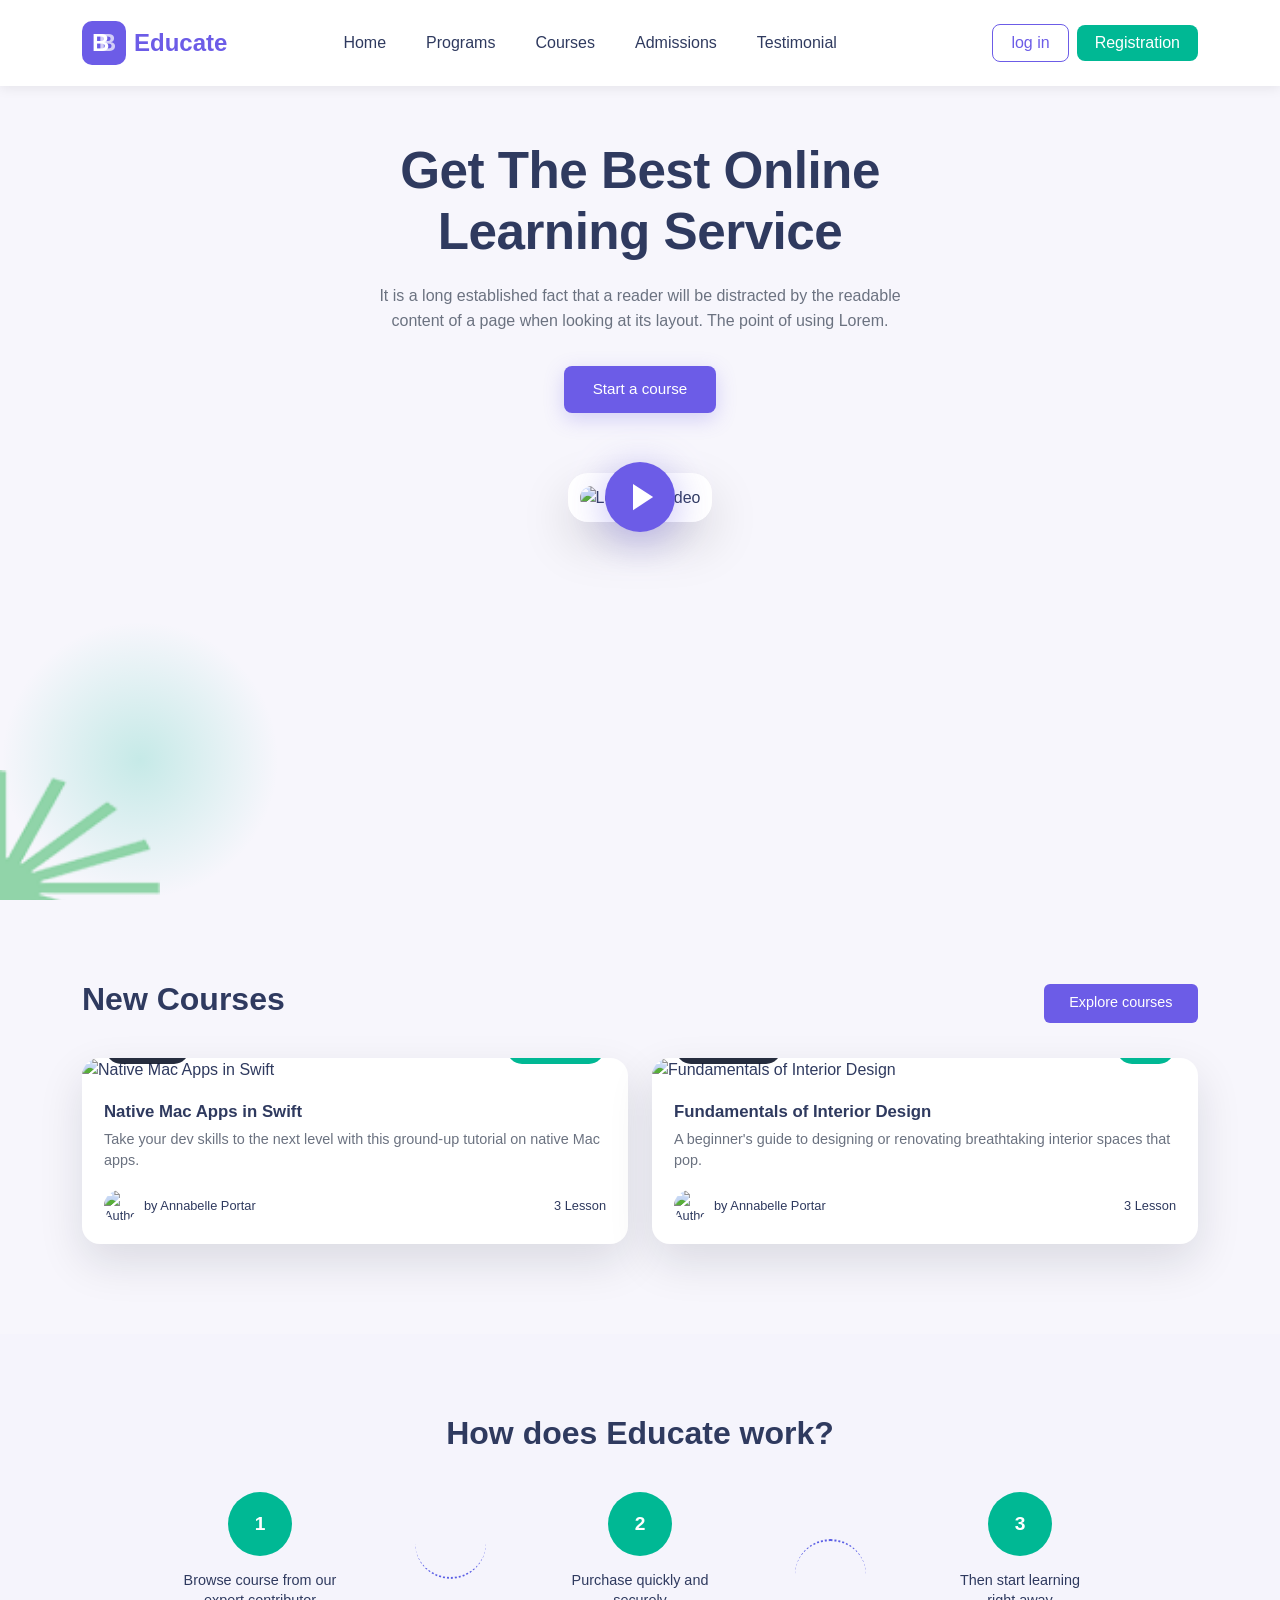
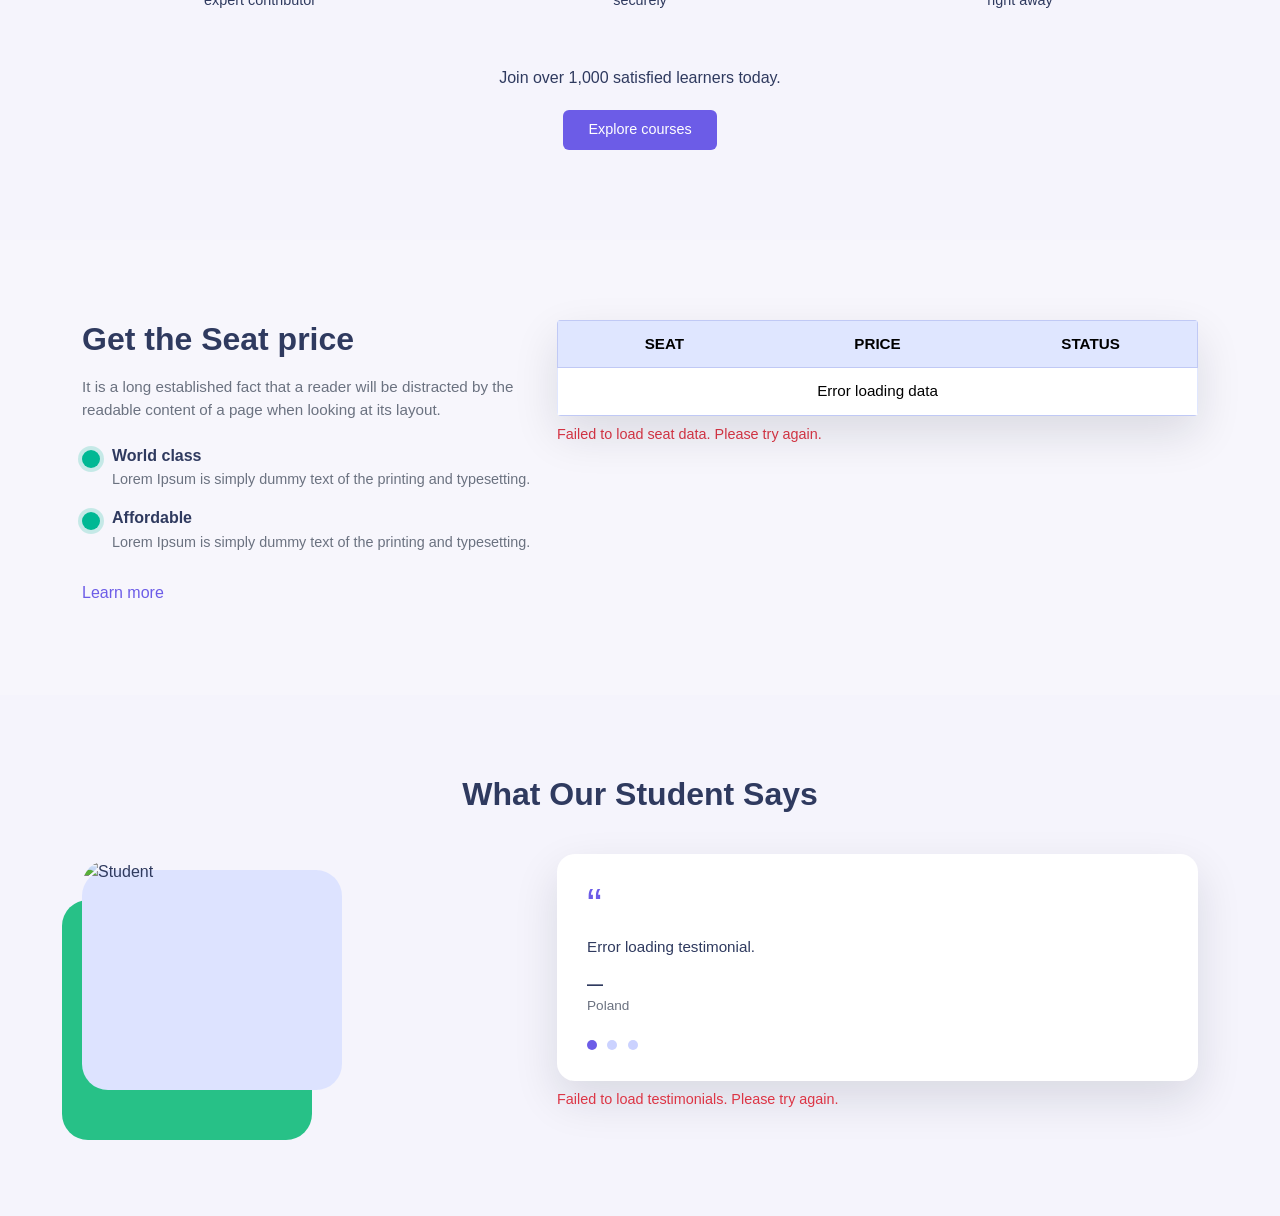
==== index.html @ 2dca3960 "Initial commit" ====
<!DOCTYPE html>
<html lang="en">
<head>
    <meta charset="UTF-8" />
    <meta name="viewport" content="width=device-width, initial-scale=1.0" />
    <title>Educate - Online Learning Service</title>

    <!-- Bootstrap -->
    <link href="https://cdn.jsdelivr.net/npm/bootstrap@5.3.0/dist/css/bootstrap.min.css" rel="stylesheet" />

    <!-- AOS -->
    <link href="https://unpkg.com/aos@2.3.1/dist/aos.css" rel="stylesheet" />

    <!-- Custom CSS -->
    <link rel="stylesheet" href="css/style.css" />
</head>
<body>

<!-- Navbar -->
<nav class="navbar navbar-expand-lg fixed-top">
  <div class="container">
    <a class="navbar-brand" href="#">
      <div class="logo-icon">
        <span class="logo-b1">B</span>
        <span class="logo-b2">B</span>
      </div>
      <span class="logo-text">Educate</span>
    </a>

    <button class="navbar-toggler" data-bs-toggle="collapse" data-bs-target="#navbarNav">
      <span class="navbar-toggler-icon"></span>
    </button>

    <div class="collapse navbar-collapse" id="navbarNav">
      <ul class="navbar-nav main-menu align-items-center">
        <li class="nav-item"><a class="nav-link" href="#home">Home</a></li>
        <li class="nav-item"><a class="nav-link" href="#programs">Programs</a></li>
        <li class="nav-item"><a class="nav-link" href="#courses">Courses</a></li>
        <li class="nav-item"><a class="nav-link" href="#admissions">Admissions</a></li>
        <li class="nav-item"><a class="nav-link" href="#testimonial">Testimonial</a></li>
      </ul>

      <div class="navbar-auth d-flex align-items-center">
        <button class="btn btn-login me-2">log in</button>
        <button class="btn btn-registration">Registration</button>
      </div>
    </div>
  </div>
</nav>



<!-- Hero Section -->
<section id="home" class="hero-section">
    <div class="container text-center">
        <h1 class="hero-headline" data-aos="fade-up">
            Get The Best Online<br />Learning Service
        </h1>

        <p class="hero-subheadline" data-aos="fade-up" data-aos-delay="100">
            It is a long established fact that a reader will be distracted by the
            readable content of a page when looking at its layout. The point of using Lorem.
        </p>

        <button class="btn btn-cta" data-aos="fade-up" data-aos-delay="200">
            Start a course
        </button>

        <!-- Video -->
        <div class="video-container" data-aos="fade-up" data-aos-delay="300">
            <div class="video-wrapper">
                <img
                    src="https://images.unsplash.com/photo-1588072432836-e10032774350"
                    alt="Learning video"
                    class="video-preview"
                />
                <button class="play-button" data-bs-toggle="modal" data-bs-target="#videoModal">
                    <svg width="70" height="70" viewBox="0 0 80 80">
                        <circle cx="40" cy="40" r="40" fill="#6C5CE7" />
                        <path d="M32 25L32 55L55 40L32 25Z" fill="#fff" />
                    </svg>
                </button>
            </div>
        </div>
    </div>

    <!-- Decorative elements -->
    <div class="decorative-element"></div>

    <!-- Sunrise / Leaves -->
    <img src="./assets/E-learning.png" alt="Decorative leaves" class="hero-sunrise" />
</section>

<!-- Video Modal -->
<div class="modal fade" id="videoModal" tabindex="-1">
    <div class="modal-dialog modal-dialog-centered modal-lg">
        <div class="modal-content">
            <div class="modal-header">
                <button class="btn-close" data-bs-dismiss="modal"></button>
            </div>
            <div class="modal-body">
                <div class="ratio ratio-16x9">
                    <iframe
                      id="youtubeVideo"
                      src=""
                      allow="autoplay; encrypted-media; "
                      allowfullscreen>
                    </iframe>
                </div>
            </div>
        </div>
    </div>
</div>
<!-- New Courses Section -->
<section id="programs" class="courses-section">
    <div class="container">
  
      <!-- Heading + Button -->
      <div class="courses-header">
        <h2 class="section-title" data-aos="fade-up">New Courses</h2>
        <button class="btn btn-explore" data-aos="fade-up" data-aos-delay="100">
          Explore courses
        </button>
      </div>
  
      <!-- Cards row -->
      <div class="row g-4">
        <!-- Card 1 -->
        <div class="col-md-6" data-aos="fade-up" data-aos-delay="0">
          <article class="course-card">
            <div class="course-image-wrapper">
              <img
                src="https://images.pexels.com/photos/1181675/pexels-photo-1181675.jpeg"
                alt="Native Mac Apps in Swift"
                class="course-image"
              />
              <div class="course-tags">
                <span class="badge-pill badge-dark">Software</span>
                <span class="badge-pill badge-green">$79.00 USD</span>
              </div>
            </div>
  
            <div class="course-body">
              <h3 class="course-title">Native Mac Apps in Swift</h3>
              <p class="course-desc">
                Take your dev skills to the next level with this ground-up tutorial on native Mac apps.
              </p>
  
              <div class="course-meta">
                <div class="meta-author">
                  <img
                    src="https://images.pexels.com/photos/220453/pexels-photo-220453.jpeg"
                    class="author-avatar"
                    alt="Author"
                  />
                  <span class="meta-text">by Annabelle Portar</span>
                </div>
                <div class="meta-lessons">
                  <span class="meta-text">3 Lesson</span>
                </div>
              </div>
            </div>
          </article>
        </div>
  
        <!-- Card 2 -->
        <div class="col-md-6" data-aos="fade-up" data-aos-delay="100">
          <article class="course-card">
            <div class="course-image-wrapper">
              <img
                src="https://images.pexels.com/photos/8082338/pexels-photo-8082338.jpeg"
                alt="Fundamentals of Interior Design"
                class="course-image"
              />
              <div class="course-tags">
                <span class="badge-pill badge-dark">Art &amp; Design</span>
                <span class="badge-pill badge-green">Free</span>
              </div>
            </div>
  
            <div class="course-body">
              <h3 class="course-title">Fundamentals of Interior Design</h3>
              <p class="course-desc">
                A beginner's guide to designing or renovating breathtaking interior spaces that pop.
              </p>
  
              <div class="course-meta">
                <div class="meta-author">
                  <img
                    src="https://images.pexels.com/photos/220453/pexels-photo-220453.jpeg"
                    class="author-avatar"
                    alt="Author"
                  />
                  <span class="meta-text">by Annabelle Portar</span>
                </div>
                <div class="meta-lessons">
                  <span class="meta-text">3 Lesson</span>
                </div>
              </div>
            </div>
          </article>
        </div>
      </div>
  
    </div>
  </section>
  
  <!-- How it Works Section -->
<section id="courses" class="how-section">
    <div class="container text-center">
  
      <h2 class="how-title" data-aos="fade-up">
        How does Educate work?
      </h2>
  
      <div class="row justify-content-center how-steps" data-aos="fade-up" data-aos-delay="100">
        <!-- Step 1 -->
        <div class="col-md-3 col-10 mb-4 mb-md-0">
          <div class="how-step">
            <div class="step-circle">1</div>
            <p class="step-text">
              Browse course from our<br />
              expert contributor
            </p>
          </div>
        </div>
  
        <!-- Curve -->
        <div class="col-md-1 d-none d-md-flex align-items-center justify-content-center">
          <div class="step-curve"></div>
        </div>
  
        <!-- Step 2 -->
        <div class="col-md-3 col-10 mb-4 mb-md-0">
          <div class="how-step">
            <div class="step-circle">2</div>
            <p class="step-text">
              Purchase quickly and<br />
              securely
            </p>
          </div>
        </div>
  
        <!-- Curve -->
        <div class="col-md-1 d-none d-md-flex align-items-center justify-content-center">
          <div class="step-curve step-curve--up"></div>
        </div>
  
        <!-- Step 3 -->
        <div class="col-md-3 col-10">
          <div class="how-step">
            <div class="step-circle">3</div>
            <p class="step-text">
              Then start learning<br />
              right away
            </p>
          </div>
        </div>
      </div>
  
      <p class="how-subtitle" data-aos="fade-up" data-aos-delay="150">
        Join over 1,000 satisfied learners today.
      </p>
  
      <button class="btn btn-explore" data-aos="fade-up" data-aos-delay="200">
        Explore courses
      </button>
    </div>
  </section>

  

  <!-- 4th section -->

  <!-- Seat Price Section -->
<section id="admissions" class="seat-section">
    <div class="container">
      <div class="row align-items-start">
        <!-- Left content -->
        <div class="col-md-5 mb-4 mb-md-0">
          <h2 class="seat-title" data-aos="fade-up">Get the Seat price</h2>
          <p class="seat-text" data-aos="fade-up" data-aos-delay="50">
            It is a long established fact that a reader will be distracted by the
            readable content of a page when looking at its layout.
          </p>
  
          <div class="seat-feature" data-aos="fade-up" data-aos-delay="100">
            <span class="feature-dot"></span>
            <div>
              <h4 class="feature-title">World class</h4>
              <p class="feature-desc">
                Lorem Ipsum is simply dummy text of the printing and typesetting.
              </p>
            </div>
          </div>
  
          <div class="seat-feature" data-aos="fade-up" data-aos-delay="150">
            <span class="feature-dot"></span>
            <div>
              <h4 class="feature-title">Affordable</h4>
              <p class="feature-desc">
                Lorem Ipsum is simply dummy text of the printing and typesetting.
              </p>
            </div>
          </div>
  
          <a href="#" class="seat-link" data-aos="fade-up" data-aos-delay="200">
            Learn more
          </a>
        </div>
  
        <!-- Right table -->
        <div class="col-md-7">
          <div class="seat-table-wrapper" data-aos="fade-up" data-aos-delay="100">
            <table class="table seat-table mb-0">
              <thead>
                <tr>
                  <th>SEAT</th>
                  <th>PRICE</th>
                  <th>STATUS</th>
                </tr>
              </thead>
              <tbody id="seatTableBody">
                <!-- JS will inject rows here -->
              </tbody>
            </table>
          </div>
          <p id="seatError" class="seat-error text-danger mt-2 d-none">
            Failed to load seat data. Please try again.
          </p>
        </div>
      </div>
    </div>
  </section>
  
  <!-- 5th section -->

  <!-- Testimonial Section -->
<section id="testimonial" class="testimonial-section">
    <div class="container">
      <h2 class="testimonial-title text-center" data-aos="fade-up">
        What Our Student Says
      </h2>
  
      <div class="row align-items-center testimonial-row" data-aos="fade-up" data-aos-delay="100">
        <!-- Left image / shapes -->
        <div class="col-md-5 mb-4 mb-md-0 text-md-start text-center">
          <div class="testimonial-image-wrap">
            <div class="img-bg-rect"></div>
            <div class="img-bg-card"></div>
            <img
              src="https://images.pexels.com/photos/3760852/pexels-photo-3760852.jpeg"
              alt="Student"
              class="testimonial-image"
            />
          </div>
        </div>
  
        <!-- Right content (from API) -->
        <div class="col-md-7">
          <div class="testimonial-card">
            <div class="quote-icon">&ldquo;</div>
            <p id="testimonialComment" class="testimonial-text">
              <!-- API comment -->
            </p>
  
            <div id="testimonialStars" class="testimonial-stars">
              <!-- Stars -->
            </div>
  
            <div class="testimonial-author">
              <h4 id="testimonialName" class="author-name">—</h4>
              <p class="author-location">Poland</p>
            </div>
  
            <!-- Dots navigation -->
            <div class="testimonial-dots">
              <button class="dot active" data-index="0"></button>
              <button class="dot" data-index="1"></button>
              <button class="dot" data-index="2"></button>
            </div>
          </div>
  
          <p id="testimonialError" class="seat-error text-danger mt-2 d-none">
            Failed to load testimonials. Please try again.
          </p>
        </div>
      </div>
    </div>
  </section>
  

<!-- JS -->
<script src="https://cdn.jsdelivr.net/npm/bootstrap@5.3.0/dist/js/bootstrap.bundle.min.js"></script>
<script src="https://unpkg.com/aos@2.3.1/dist/aos.js"></script>
<script src="js/main.js"></script>
</body>
</html>
---- css/style.css ----
* {
    margin: 0;
    padding: 0;
    box-sizing: border-box;
}

:root {
    --primary: #6c5ce7;
    --secondary: #00b894;
    --text-dark: #2f3a5f;
    --text-light: #6b7280;
    --bg: #f7f6fc;
    --white: #ffffff;
}

body {
    font-family: "Segoe UI", sans-serif;
    background: var(--bg);
    color: var(--text-dark);
    overflow-x: hidden;
}

html { scroll-behavior: smooth; }

.main-menu {
  margin-left: 120px;      /* brand se Home tak ka space */
}

/* Menu items ke beech equal gap */
.main-menu .nav-link {
  padding: 0 40px;
}

.navbar .navbar-nav.main-menu {
  margin-left: 0;        /* logo se kitna door, yahan tune kare */
}
.navbar .navbar-nav.main-menu .nav-link {
  padding-left: 20px;
  padding-right: 20px;
}

@media (min-width: 992px) {
  .navbar .navbar-nav.main-menu {
    margin-left: 80px;        /* yahan se logo–Home gap control */
  }
}

/* Navbar */
.navbar {
    background: var(--white);
    padding: 1rem 0;
    box-shadow: 0 2px 12px rgba(0,0,0,0.08);
}
.navbar-nav {
  margin-left: 0;  /* jitna right shift chahiye utna value rakh */
}

@media (max-width: 991.98px) {
  .navbar .navbar-collapse {
    text-align: center;
  }

  .navbar-auth {
    margin-left: 0;
    margin-top: 12px;
    justify-content: center;      /* d-flex already laga hai */
    width: 100%;
  }

  .navbar-auth .btn {
    min-width: 120px;
  }
}

.navbar-brand {
    display: flex;
    align-items: center;
    font-weight: 700;
    font-size: 1.5rem;
}
.navbar-auth {
  margin-left: auto;   /* collapse ke andar right pe push karega */
}

.logo-icon {
    background: var(--primary);
    color: #fff;
    width: 44px;
    height: 44px;
    border-radius: 10px;
    display: flex;
    align-items: center;
    justify-content: center;
    margin-right: 8px;
    position: relative;
}

.logo-b1 { position: absolute; left: 10px; }
.logo-b2 { position: absolute; right: 10px; opacity: 0.7; }

.logo-text {
    color: var(--primary);
}

.nav-link {
    font-weight: 500;
    color: var(--text-dark);
}

.btn-login {
    border: 1px solid var(--primary);
    color: var(--primary);
    padding: 6px 18px;
    border-radius: 8px;
    background: transparent;
}

.btn-registration {
    background: var(--secondary);
    color: #fff;
    border-radius: 8px;
    padding: 6px 18px;
    border: none;
}

/* Hero */
.hero-section {
    padding-top: 140px;
    padding-bottom: 90px;
    min-height: 100vh;
    position: relative;
    text-align: center;
    overflow: hidden;
}

.hero-section .container {

    position: relative;
    z-index: 2;
}

.hero-headline {
    font-size: 3.2rem;
    font-weight: 700;
    letter-spacing: -0.5px;
}

.hero-subheadline {
    max-width: 560px;
    margin: 20px auto 32px;
    font-size: 1rem;
    color: var(--text-light);
    line-height: 1.6;
}

.btn-cta {
    background: var(--primary);
    color: #fff;
    padding: 0.75rem 1.8rem;
    font-size: 0.95rem;
    border-radius: 8px;
    border: none;
    box-shadow: 0 6px 20px rgba(108,92,231,0.25);
}

/* Video */
.video-container {
    margin-top: 60px;
}

.video-wrapper {
    display: inline-block;
    background: #fff;
    padding: 12px;
    border-radius: 20px;
    box-shadow: 0 20px 50px rgba(0,0,0,0.15);
    position: relative;
    z-index: 2;
}

.video-preview {
    max-width: 820px;
    width: 100%;
    border-radius: 16px;
}

.play-button {
    position: absolute;
    top: 50%;
    left: 50%;
    transform: translate(-50%, -50%);
    background: none;
    border: none;
    cursor: pointer;
}

.play-button svg {
    filter: drop-shadow(0 8px 20px rgba(108,92,231,0.4));
}

/* Decorative gradient */
.decorative-element {
    position: absolute;
    bottom: 0;
    left: 0;
    width: 280px;
    height: 280px;
    background: radial-gradient(circle, rgba(0,184,148,0.2), transparent 70%);
    border-radius: 50%;
    z-index: 0;
}

/* Sunrise / Leaves */
.hero-sunrise {
  position: absolute;
  bottom: -10px;      /* thoda aur niche, taaki big hone par cut nice लगे */
  left: -160px;
  width: 320px;       /* pehle se kaafi bada */
  max-width: 32vw;    /* screen ke hisaab se scale */
  opacity: 0.9;
  z-index: 0;
  pointer-events: none;
}



/* Responsive */
@media (max-width: 992px) {
  .hero-sunrise {
    bottom: -40px;
    left: -110px;
    width: 260px;
    max-width: 40vw;
    opacity: 0.75;
  }
}

@media (max-width: 576px) {
  .hero-sunrise {
    bottom: -35px;
    left: -80px;
    width: 220px;
    max-width: 48vw;
    opacity: 0.7;
  }
}


/* further css  */


.courses-section {
  padding: 80px 0;
}

.section-title {
  font-size: 2.1rem;
  font-weight: 700;
  color: var(--text-dark);
}

.btn-explore {
  background: #6c5ce7;
  color: #fff;
  border-radius: 999px;
  padding: 0.6rem 1.6rem;
  font-size: 0.9rem;
  border: none;
}

.course-card {
  background: var(--white);
  border-radius: 24px;
  box-shadow: 0 18px 45px rgba(15, 23, 42, 0.12);
  overflow: hidden;
}

.course-image-wrapper {
  position: relative;
  overflow: hidden;
}

.course-image {
  width: 100%;
  display: block;
  object-fit: cover;
  max-height: 260px;
}

.course-tags {
  position: absolute;
  bottom: 16px;
  left: 20px;
  right: 20px;
  display: flex;
  justify-content: space-between;
  align-items: center;
}

.badge-pill {
  border-radius: 999px;
  padding: 6px 14px;
  font-size: 0.75rem;
  font-weight: 600;
  background: rgba(255, 255, 255, 0.9);
}

.badge-pill.price {
  background: #2ecc71;
  color: #fff;
}

.badge-pill.soft {
  background: rgba(15, 23, 42, 0.9);
  color: #fff;
}

.badge-pill.art {
  background: rgba(15, 23, 42, 0.9);
  color: #fff;
}

.badge-pill.free {
  background: #2ecc71;
  color: #fff;
}

.course-body {
  padding: 20px 22px 22px;
}

.course-title {
  font-size: 1.05rem;
  font-weight: 700;
  margin-bottom: 8px;
}

.course-desc {
  font-size: 0.9rem;
  color: var(--text-light);
  margin-bottom: 18px;
}

.course-meta {
  display: flex;
  justify-content: space-between;
  align-items: center;
  font-size: 0.8rem;
}

.meta-author,
.meta-lessons {
  display: flex;
  align-items: center;
  gap: 6px;
}

.author-avatar {
  width: 32px;
  height: 32px;
  border-radius: 50%;
  object-fit: cover;
}

.meta-icon {
  font-size: 0.9rem;
}

/* New Courses section */
.courses-section {
    padding: 80px 0 90px;
    background: #f7f6fc;
  }
  
  .courses-header {
    display: flex;
    justify-content: space-between;
    align-items: center;
    margin-bottom: 32px;
  }
  
  .section-title {
    font-size: 2rem;
    font-weight: 700;
    color: var(--text-dark);
  }
  
  .btn-explore {
    background: var(--primary);
    color: #fff;
    border-radius: 6px;
    padding: 0.55rem 1.6rem;
    font-size: 0.9rem;
    border: none;
  }
  
  /* Card base */
  .course-card {
    background: #ffffff;
    border-radius: 18px;
    overflow: hidden;
    box-shadow: 0 18px 45px rgba(15, 23, 42, 0.12);
  }
  
  .course-image-wrapper {
    position: relative;
    overflow: hidden;
  }
  
  .course-image {
    width: 100%;
    display: block;
    object-fit: cover;
    max-height: 260px;
  }
  
  /* Tags on image */
  .course-tags {
    position: absolute;
    left: 24px;
    right: 24px;
    bottom: 18px;
    display: flex;
    justify-content: space-between;
    align-items: center;
  }
  
  .badge-pill {
    border-radius: 999px;
    padding: 6px 16px;
    font-size: 0.75rem;
    font-weight: 600;
    background: rgba(255, 255, 255, 0.9);
  }
  
  .badge-dark {
    background: rgba(15, 23, 42, 0.9);
    color: #fff;
  }
  
  .badge-green {
    background: #00b894;
    color: #fff;
  }
  
  /* Card body */
  .course-body {
    padding: 20px 22px 22px;
  }
  
  .course-title {
    font-size: 1.05rem;
    font-weight: 700;
    margin-bottom: 6px;
  }
  
  .course-desc {
    font-size: 0.9rem;
    color: var(--text-light);
    margin-bottom: 18px;
  }
  
  /* Meta row */
  .course-meta {
    display: flex;
    justify-content: space-between;
    align-items: center;
    font-size: 0.8rem;
  }
  
  .meta-author,
  .meta-lessons {
    display: flex;
    align-items: center;
    gap: 8px;
  }
  
  .author-avatar {
    width: 32px;
    height: 32px;
    border-radius: 50%;
    object-fit: cover;
  }
  
  .meta-text {
    color: var(--text-dark);
  }
  
  /* Responsive */
  @media (max-width: 768px) {
    .courses-header {
      flex-direction: column;
      align-items: flex-start;
      gap: 12px;
    }
    .btn-explore {
      align-self: stretch;
      text-align: center;
    }
  }
  
  @media (min-width: 768px) and (max-width: 991.98px) {
    .courses-section .col-md-6 {
        display: flex;
    }
}
@media (min-width: 768px) and (max-width: 991.98px) {
  .course-card {
    display: flex;
    flex-direction: column;
    height: 100%;          /* dono cards same height */
  }

  .course-body {
    flex: 1;               /* text part stretch ho jayega */
  }
}



  /* 3rd section */

  /* How does Educate work */
.how-section {
    padding: 80px 0 90px;
    background: #f5f4fc; /* thoda light lavender jaisa */
    text-align: center;
  }
  
  .how-title {
    font-size: 2rem;
    font-weight: 700;
    color: var(--text-dark);
    margin-bottom: 40px;
  }
  
  .how-steps {
    margin-bottom: 40px;
  }
  
  .how-step {
    display: flex;
    flex-direction: column;
    align-items: center;
    gap: 14px;
  }
  
  .step-circle {
    width: 64px;
    height: 64px;
    border-radius: 50%;
    background: var(--secondary);
    color: #fff;
    display: flex;
    align-items: center;
    justify-content: center;
    font-weight: 700;
    font-size: 1.2rem;
  }
  
  .step-text {
    font-size: 0.9rem;
    color: var(--text-dark);
    line-height: 1.4;
  }
  
  /* dotted arc between steps (desktop only) */
  .step-curve {
  width: 200px;
  height: 40px;
  border-bottom: 2px dotted #5a5ee5;    /* darker purple */
  border-radius: 0 0 100px 100px;
}

.step-curve--up {
    width: 200px;
  height: 40px;
  border-bottom: none;
  border-top: 2px dotted #5a5ee5;       /* same dark color */
  border-radius: 100px 100px 0 0;
}
  .how-subtitle {
    font-size: 1rem;
    color: var(--text-dark);
    margin-bottom: 20px;
  }
  
  /* reuse .btn-explore from courses - same look */
  
  /* Responsive */
  @media (max-width: 768px) {
    .how-section {
      padding: 60px 0 70px;
    }
    .how-title {
      font-size: 1.7rem;
    }
  }

  





  /* Seat price section */
.seat-section {
    padding: 80px 0 90px;
    background: #f7f6fc;
  }
  
  .seat-title {
    font-size: 2rem;
    font-weight: 700;
    color: var(--text-dark);
    margin-bottom: 18px;
  }
  
  .seat-text {
    font-size: 0.95rem;
    color: var(--text-light);
    margin-bottom: 24px;
  }
  
  .seat-feature {
    display: flex;
    gap: 12px;
    margin-bottom: 18px;
  }
  
  .feature-dot {
    width: 18px;
    height: 18px;
    border-radius: 50%;
    background: #00b894;
    box-shadow: 0 0 0 4px rgba(0, 184, 148, 0.2);
    margin-top: 4px;
  }
  
  .feature-title {
    font-size: 1rem;
    font-weight: 600;
    margin-bottom: 4px;
  }
  
  .feature-desc {
    font-size: 0.9rem;
    color: var(--text-light);
    margin: 0;
  }
  
  .seat-link {
    display: inline-block;
    margin-top: 10px;
    color: var(--primary);
    font-weight: 500;
    text-decoration: none;
  }
  
  .seat-link:hover {
    text-decoration: underline;
  }
  
  /* Table styling like Figma */
  .seat-table-wrapper {
    background: #ffffff;
    border-radius: 4px;
    box-shadow: 0 18px 45px rgba(15, 23, 42, 0.12);
    overflow: hidden;
  }
  
  .seat-table {
    width: 100%;
      margin-bottom: 0;
    border-collapse: collapse;
      border-spacing: 0;

    border: 1px solid #c0c9f5;

  }
  
  .seat-table thead th {
    background: #dfe6ff;
    font-weight: 700;
    text-align: center;
      padding: 12px 16px;

    border-bottom: 1px solid #c0c9f5;
  }

  .table.seat-table tbody td {
  padding: 12px 16px;
  text-align: center;
  border: 1px solid #e0e7ff;    /* full grid lines */
}
  
  .seat-table th,
  .seat-table td {
    width: 33.33%;
    padding: 12px 16px;
    text-align: center;
    border-bottom: 1px solid #e0e7ff;
    font-size: 0.95rem;
  }
  
  .seat-table tbody tr:last-child td {
    border-bottom: none;
  }
  
  /* Responsive */
  @media (max-width: 768px) {
    .seat-section {
      padding: 60px 0 70px;
    }
    .seat-title {
      font-size: 1.6rem;
    }
    .seat-table th,
    .seat-table td {
      padding: 10px 10px;
      font-size: 0.85rem;
    }
  }
  
  .seat-error {
    font-size: 0.9rem;
  }
  



  /* 5th section */

  /* Testimonial section */
.testimonial-section {
    padding: 80px 0 90px;
    background: #f5f4fc;
  }
  
  .testimonial-title {
    font-size: 2rem;
    font-weight: 700;
    color: var(--text-dark);
    margin-bottom: 40px;
  }
  
  /* Left image */
  .testimonial-image-wrap {
    position: relative;
    height: 260px;
  }
  
  .img-bg-rect {
     position: absolute;
  left: -20px;
  bottom: -20px;
  width: 250px;
  height: 240px;
  border-radius: 26px;
  background: #27c187;
  }
  
  .img-bg-card {
    position: absolute;
    left: 0;
    top: 10px;
    width: 260px;
    height: 220px;
    border-radius: 26px;
    background: #dde3ff;
  }
  
  .testimonial-image {
    position: absolute;
    left: 0;
    top: 0;
    width: 260px;
    height: 260px;
    object-fit: cover;
    border-radius: 26px;
  }
  
  /* Right card */
  .testimonial-card {
    background: #ffffff;
    border-radius: 18px;
    padding: 28px 30px 24px;
    box-shadow: 0 18px 45px rgba(15, 23, 42, 0.12);
  }
  
  .quote-icon {
    font-size: 2.8rem;
    line-height: 1;
    color: var(--primary);
    margin-bottom: 10px;
  }
  
  .testimonial-text {
    font-size: 0.95rem;
    color: var(--text-dark);
    margin-bottom: 16px;
  }
  
  .testimonial-stars {
    color: #f6c453;
    margin-bottom: 16px;
    font-size: 1rem;
  }
  
  .author-name {
    font-size: 1rem;
    font-weight: 600;
    margin-bottom: 2px;
  }
  
  .author-location {
    font-size: 0.85rem;
    color: var(--text-light);
  }
  
  /* Dots */
  .testimonial-dots {
    margin-top: 14px;
  }
  
  .testimonial-dots .dot {
    width: 10px;
    height: 10px;
    border-radius: 50%;
    border: none;
    margin-right: 6px;
    background: #cbd2ff;
    cursor: pointer;
  }
  
  .testimonial-dots .dot.active {
    background: var(--primary);
  }
  
  /* Responsive */
  @media (max-width: 768px) {
    .testimonial-img-col {
    display: flex;
    justify-content: center;   /* horizontally center */
    }

    .testimonial-image-wrap {
        position: relative;
        width: 260px;
        height: 260px;
        display: inline-block;       /* image ke neeche space */
    }

    .testimonial-card {
        margin: 0 auto;
        max-width: 720px;
    }
  }
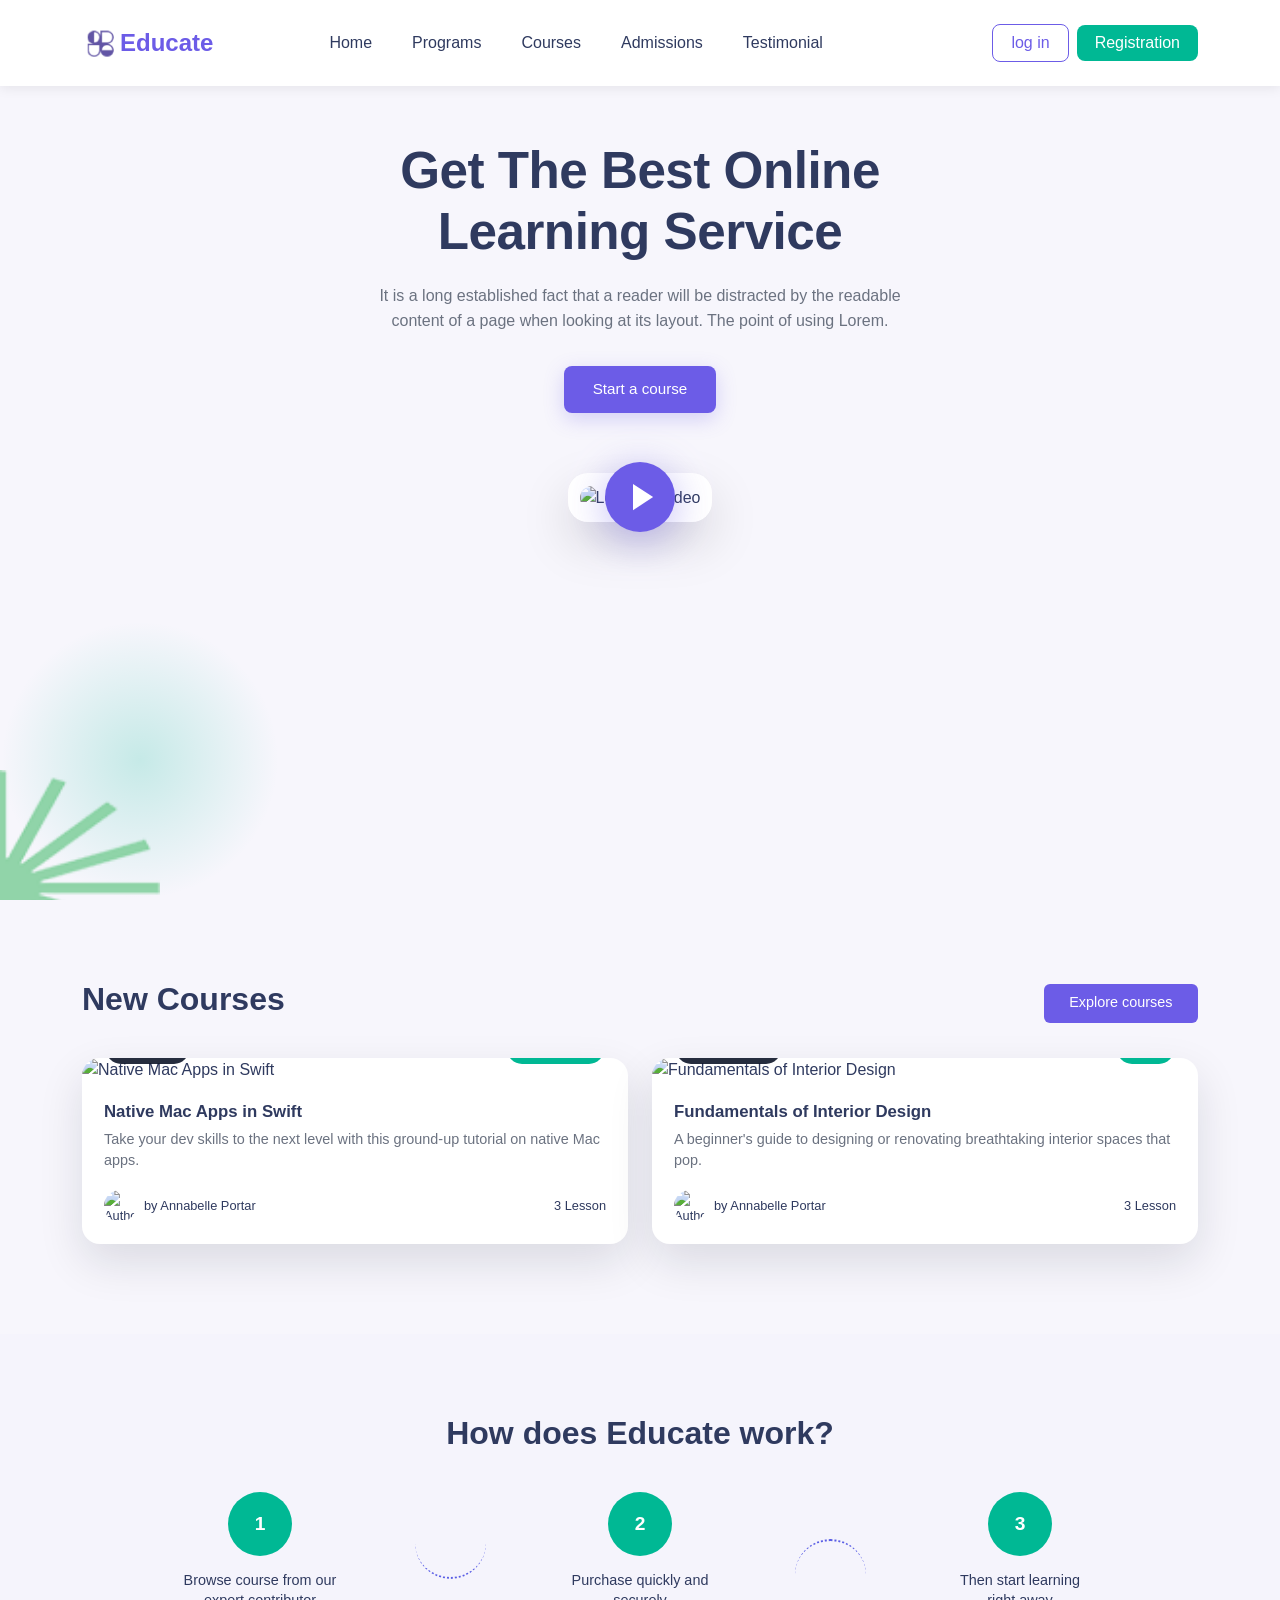
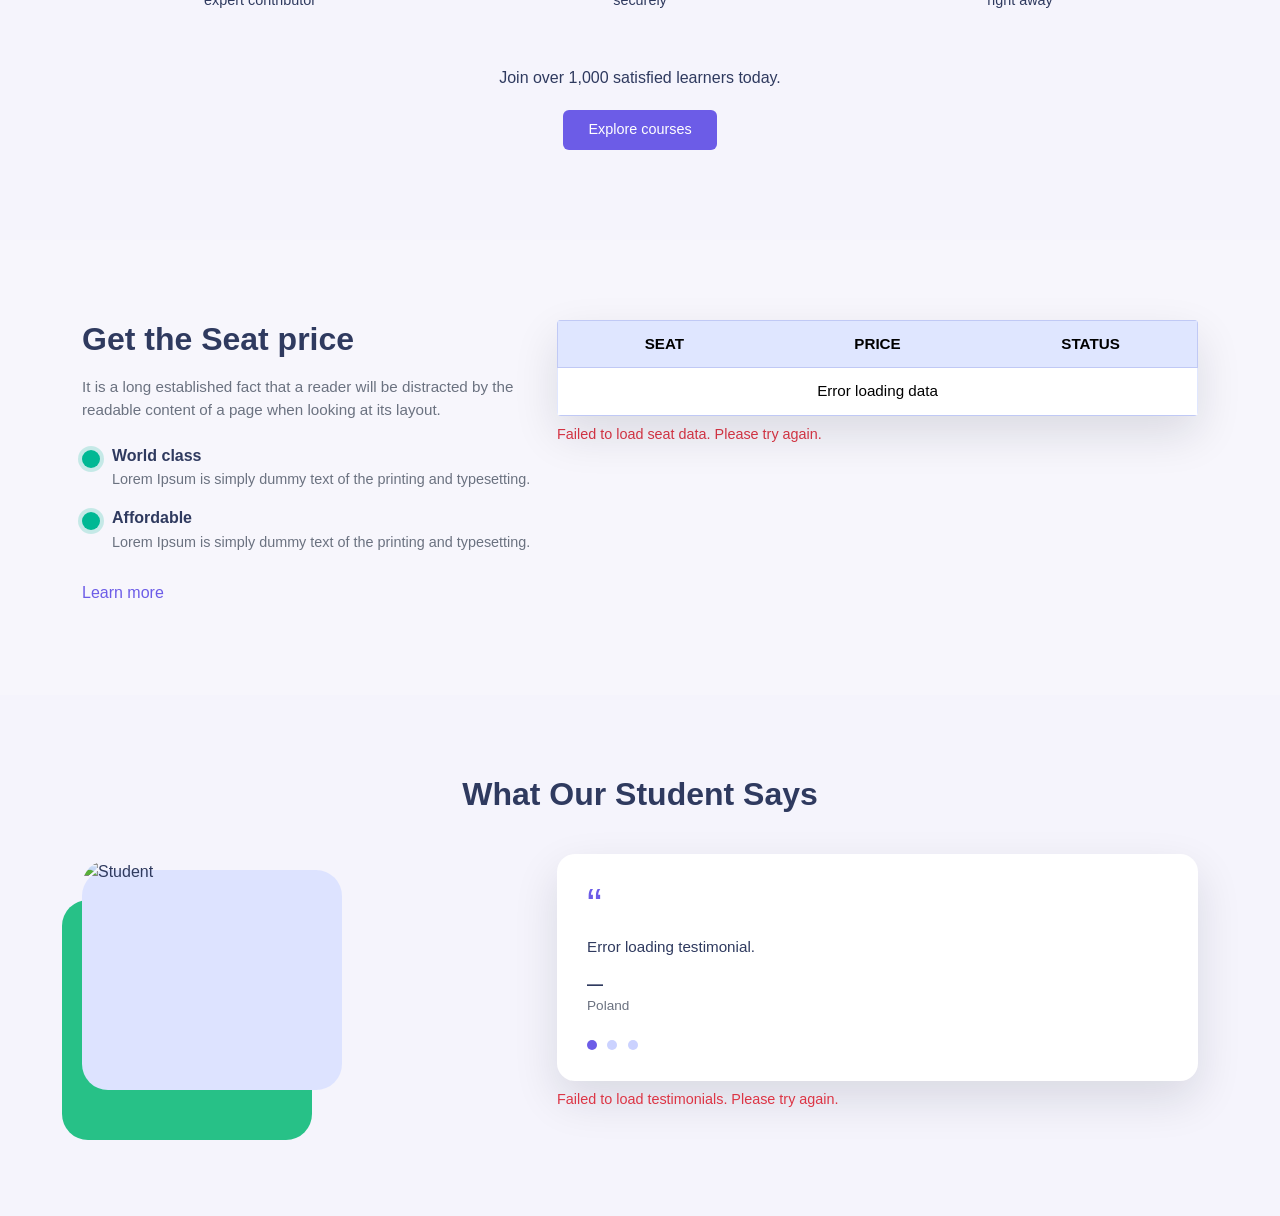
==== commit 89cd5e11: "Logo change completed commit" ====
--- a/index.html
+++ b/index.html
@@ -20,9 +20,9 @@
 <nav class="navbar navbar-expand-lg fixed-top">
   <div class="container">
     <a class="navbar-brand" href="#">
-      <div class="logo-icon">
-        <span class="logo-b1">B</span>
-        <span class="logo-b2">B</span>
+      <div class="">
+        <img src="./assets/logo.png" alt="">
+        
       </div>
       <span class="logo-text">Educate</span>
     </a>
